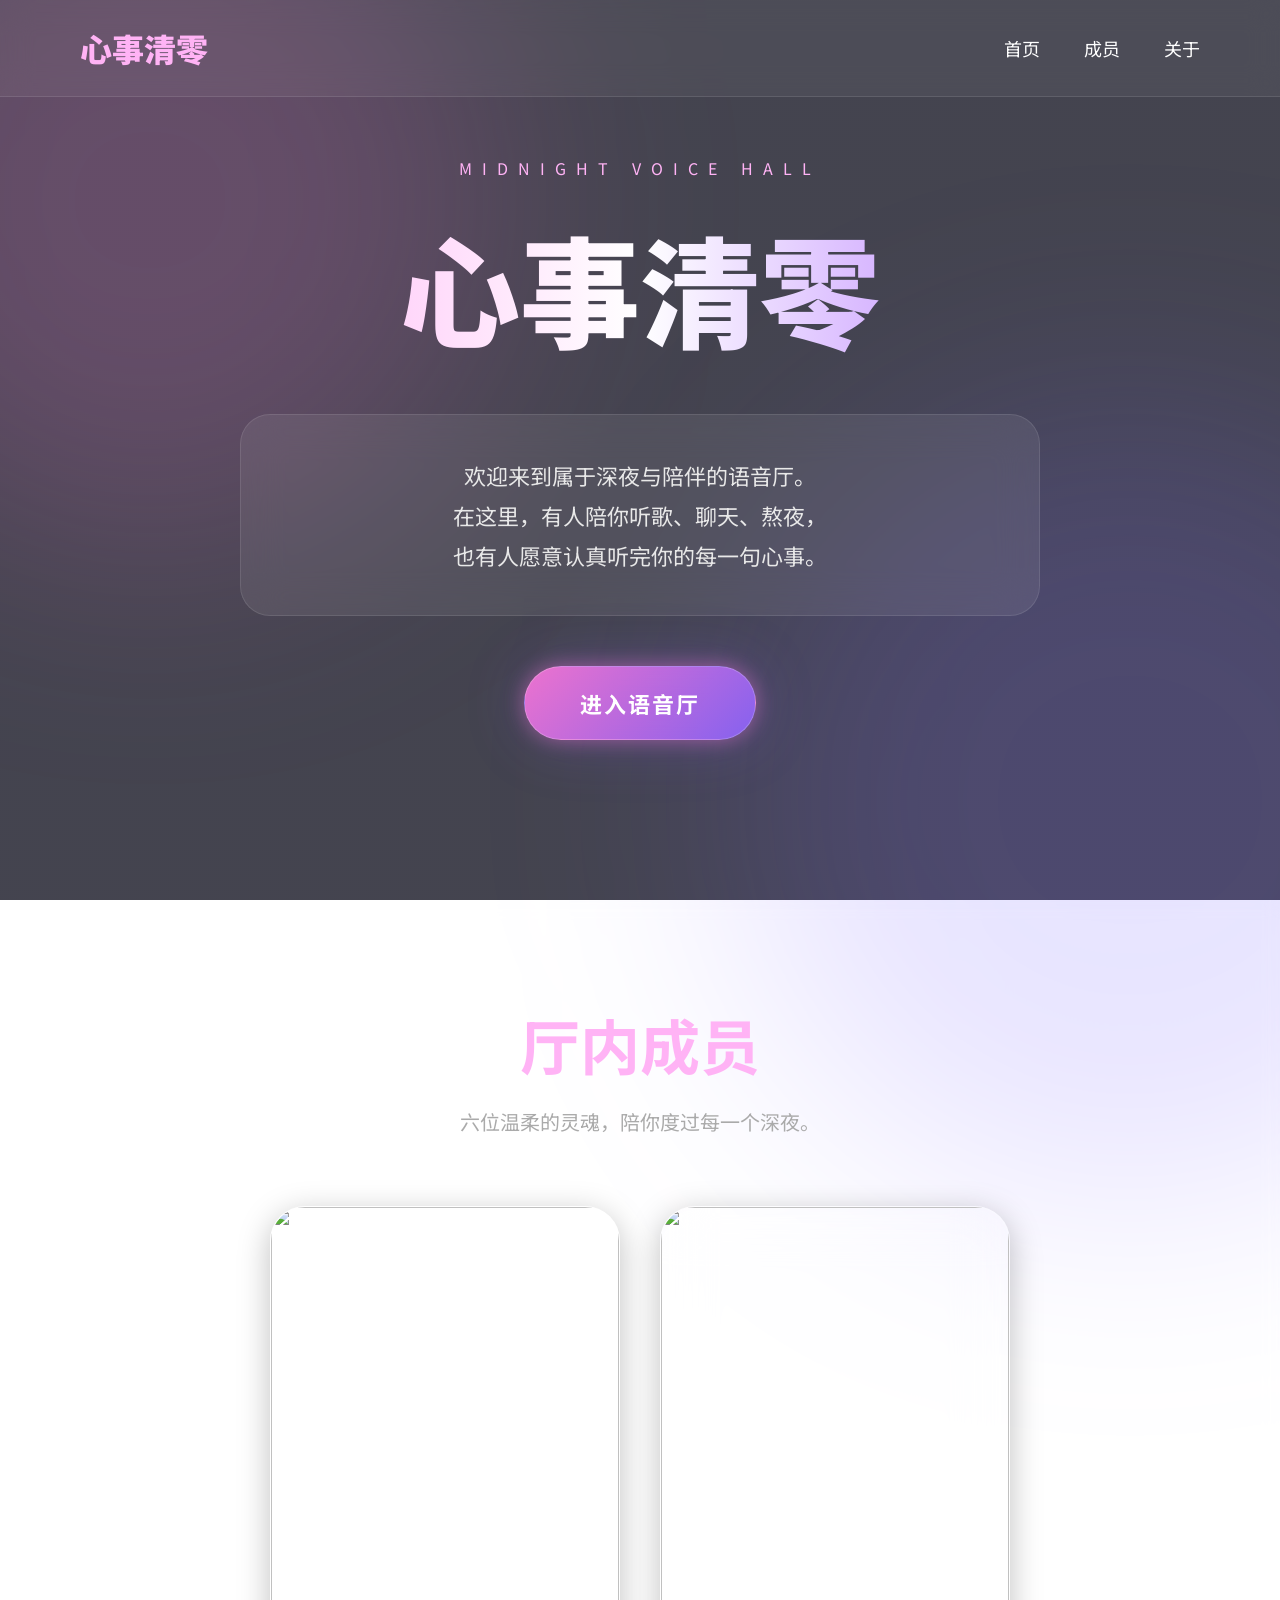
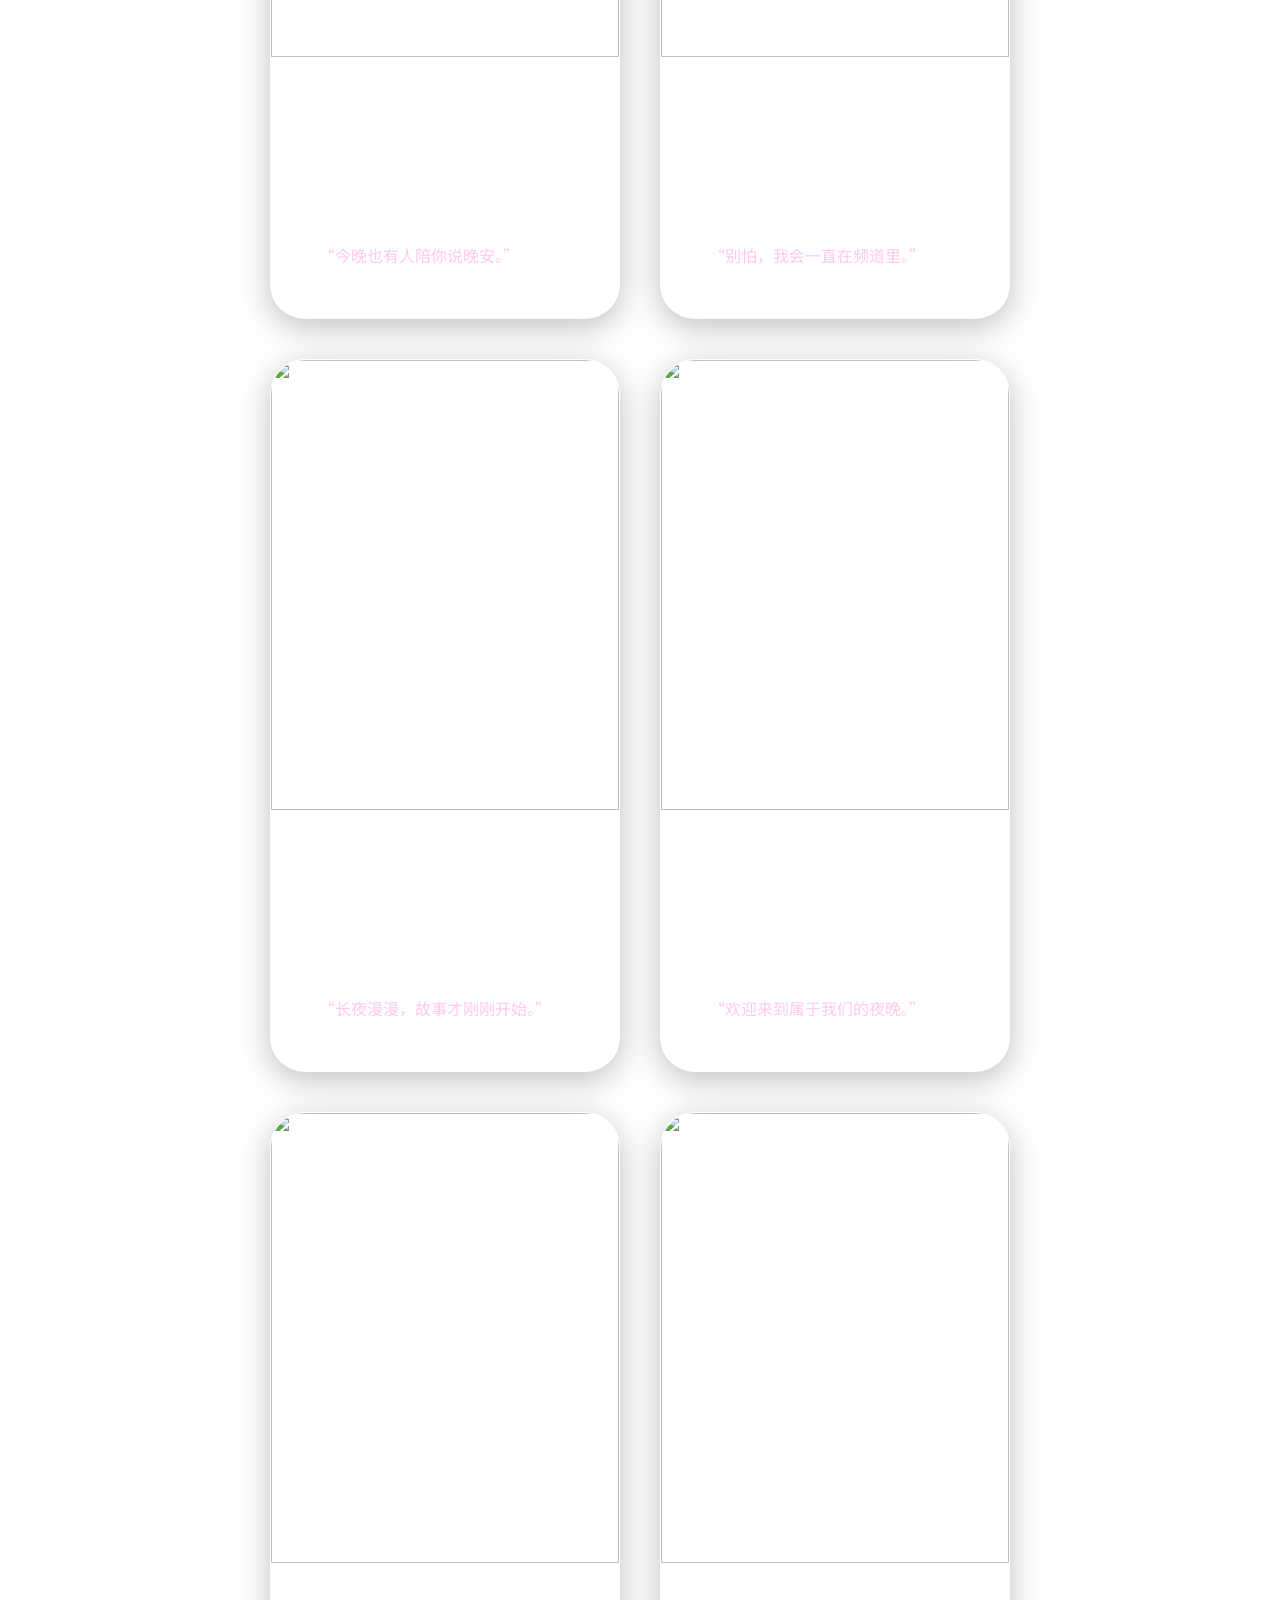
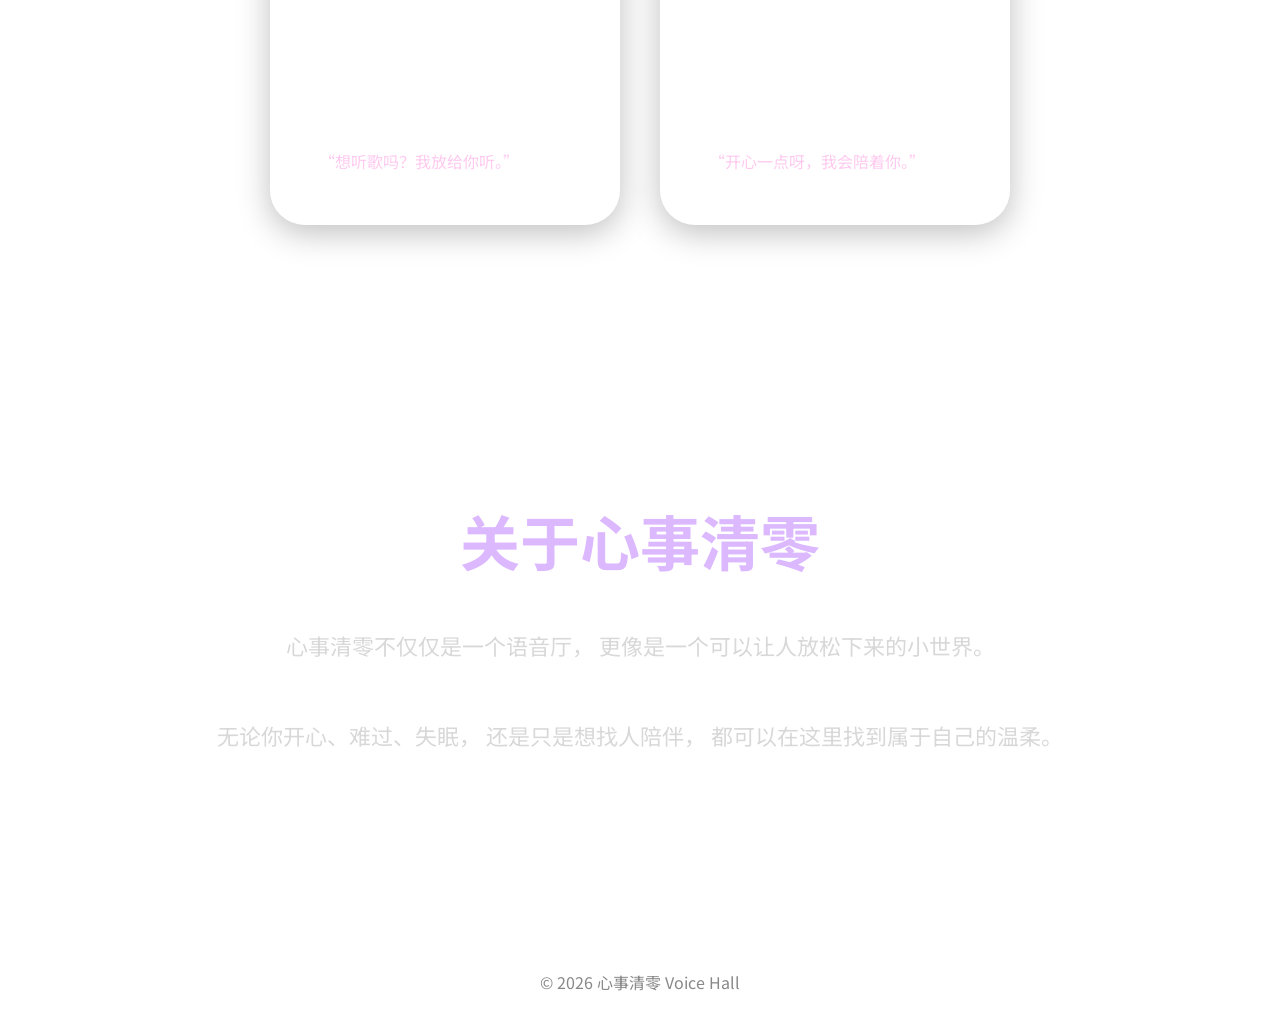
==== index.html @ e6de3205 "Add files via upload" ====
<!DOCTYPE html>
<html lang="zh">

<head>
    <meta charset="UTF-8">
    <meta name="viewport" content="width=device-width, initial-scale=1.0">
    <title>心事清零</title>

    <link rel="stylesheet" href="style.css">

    <!-- 字体 -->
    <link rel="preconnect" href="https://fonts.googleapis.com">
    <link href="https://fonts.googleapis.com/css2?family=Noto+Sans+SC:wght@300;400;600;700;900&display=swap"
        rel="stylesheet">
</head>

<body>

    <!-- 背景光 -->
    <div class="light light1"></div>
    <div class="light light2"></div>

    <!-- 导航栏 -->
    <header>
        <div class="logo">心事清零</div>

        <nav>
            <a href="#home">首页</a>
            <a href="#members">成员</a>
            <a href="#about">关于</a>
        </nav>
    </header>

    <!-- 首页 -->
    <section class="hero" id="home">

        <p class="small-title">MIDNIGHT VOICE HALL</p>

        <h1>心事清零</h1>

        <div class="hero-box">
            <p>
                欢迎来到属于深夜与陪伴的语音厅。<br>
                在这里，有人陪你听歌、聊天、熬夜，<br>
                也有人愿意认真听完你的每一句心事。
            </p>
        </div>

        <div class="buttons">
            <a href="https://live.douyin.com/76135102455"
                target="_blank"
                class="btn1">
                进入语音厅
            </a>
        </div>

    </section>

    <!-- 成员 -->
    <section class="members" id="members">

        <div class="title">
            <h2>厅内成员</h2>
            <p>六位温柔的灵魂，陪你度过每一个深夜。</p>
        </div>

        <div class="card-container">

            <!-- 卡片 -->
             <a href="song.html" class="card-link">

             <div class="card">

               <img src="images/1.jpg">

               <div class="card-text">

                    <h3>宋</h3>

                     <p>
                     安静温柔，喜欢陪伴大家聊天到深夜。
                    </p>

                   <div class="quote">
                   “今晚也有人陪你说晚安。”
                   </div>

                </div>
             </div>

             </a>

            <a href="yungui.html" class="card-link">
            <div class="card">
                <img src="images/2.jpg">

                <div class="card-text">

                    <h3>云归</h3>

                    <p>
                        成熟绅士风格，总是带着温柔与耐心。
                    </p>

                    <div class="quote">
                        “别怕，我会一直在频道里。”
                    </div>
                </div>
            </div>
            </a>

            <a href="haitai.html" class="card-link">
            <div class="card">
                <img src="images/3.jpg">

                <div class="card-text">

                    <h3>海苔</h3>

                    <p>
                        古风气质拉满，是厅里的神秘感担当。
                    </p>

                    <div class="quote">
                        “长夜漫漫，故事才刚刚开始。”
                    </div>
                </div>
            </div>
            </a>

            <a href="xiafeng.html" class="card-link">
            <div class="card">
                   <img src="images/4.jpg">

                     <div class="card-text">
                      <h3>夏风</h3>

                      <p>
                      舞台感十足，声音温柔又有氛围感。
                      </p>

                    <div class="quote">
                    “欢迎来到属于我们的夜晚。”
                    </div>
                    </div>
            </div>
            </a>

<a href="suian.html" class="card-link">
<div class="card">
    <img src="images/5.jpg">

    <div class="card-text">
        <h3>岁安</h3>

        <p>
            安静少年感，喜欢听歌和分享故事。
        </p>

        <div class="quote">
            “想听歌吗？我放给你听。”
        </div>
    </div>
</div>
</a>

<a href="nuoya.html" class="card-link">
<div class="card">
    <img src="images/6.jpg">

    <div class="card-text">
        <h3>诺亚</h3>

        <p>
            可爱活泼，是大家最宠的小团宠。
        </p>

        <div class="quote">
            “开心一点呀，我会陪着你。”
        </div>
    </div>
</div>
</a>

        </div>

    </section>

    <!-- 关于 -->
    <section class="about" id="about">

        <h2>关于心事清零</h2>

        <p>
            心事清零不仅仅是一个语音厅，
            更像是一个可以让人放松下来的小世界。<br><br>

            无论你开心、难过、失眠，
            还是只是想找人陪伴，
            都可以在这里找到属于自己的温柔。
        </p>

    </section>

    <!-- 页脚 -->
    <footer>
        © 2026 心事清零 Voice Hall
    </footer>

</body>

</html>
---- style.css ----
html {
    scroll-behavior: smooth;
}
* {
    margin: 0;
    padding: 0;
    box-sizing: border-box;
}

body {

    background-image:
        linear-gradient(rgba(5,5,20,0.75), rgba(5,5,20,0.75)),
        url("images/bg.png");

    background-size: cover;
    background-position: center;
    background-attachment: fixed;
    background-repeat: no-repeat;

    color: white;
    font-family: 'Noto Sans SC', sans-serif;
    overflow-x: hidden;
    position: relative;
}

/* 背景光 */

.light {
    position: fixed;
    border-radius: 50%;
    filter: blur(120px);
    z-index: -1;
}

.light1 {

    width: 700px;
    height: 700px;

    background: rgba(255, 120, 220, 0.18);

    top: -150px;
    left: -200px;
}

.light2 {

    width: 800px;
    height: 800px;

    background: rgba(120, 100, 255, 0.18);

    bottom: -300px;
    right: -250px;
}

/* 导航栏 */

header {
    width: 100%;
    padding: 25px 80px;

    display: flex;
    justify-content: space-between;
    align-items: center;

    backdrop-filter: blur(15px);
    background: rgba(255,255,255,0.05);

    border-bottom: 1px solid rgba(255,255,255,0.1);

    position: fixed;
    top: 0;
    z-index: 1000;
}

.logo {
    font-size: 32px;
    font-weight: 900;
    color: #ffb3f5;
}

nav a {
    color: white;
    text-decoration: none;
    margin-left: 40px;
    font-size: 18px;
    transition: 0.3s;
}

nav a:hover {
    color: #ff8be7;
}

/* 首页 */

.hero {
    min-height: 100vh;

    display: flex;
    flex-direction: column;
    justify-content: center;
    align-items: center;

    text-align: center;
    padding: 120px 20px;
}

.small-title {
    letter-spacing: 10px;
    color: #ffb3f5;
    margin-bottom: 20px;
}

.hero h1 {
    font-size: 120px;
    font-weight: 900;

    background: linear-gradient(to right, #ffd6fa, #ffffff, #d7b6ff);
    -webkit-background-clip: text;
    -webkit-text-fill-color: transparent;

    margin-bottom: 40px;
}

.hero-box {
    width: 800px;
    max-width: 90%;

    padding: 40px;

    background: rgba(255,255,255,0.08);

    border: 1px solid rgba(255,255,255,0.1);

    border-radius: 30px;

    backdrop-filter: blur(20px);

    line-height: 40px;
    font-size: 22px;
    color: #e8e8e8;
}

.buttons {
    margin-top: 50px;
}

button {
    padding: 18px 40px;
    border: none;
    border-radius: 50px;

    font-size: 18px;
    cursor: pointer;
    transition: 0.3s;
}

.btn1 {

    display: inline-block;

    padding: 20px 55px;

    border-radius: 60px;

    text-decoration: none;

    font-size: 22px;

    font-weight: 700;

    letter-spacing: 2px;

    color: white;

    background:
        linear-gradient(
            135deg,
            rgba(255,120,220,0.9),
            rgba(140,100,255,0.9)
        );

    border: 1px solid rgba(255,255,255,0.2);

    backdrop-filter: blur(15px);

    box-shadow:
        0 0 20px rgba(255,120,220,0.45),
        0 0 60px rgba(140,100,255,0.25);

    transition: all 0.4s ease;

    position: relative;

    overflow: hidden;
}

.btn1::before {

    content: "";

    position: absolute;

    top: 0;
    left: -120%;

    width: 100%;
    height: 100%;

    background:
        linear-gradient(
            120deg,
            transparent,
            rgba(255,255,255,0.4),
            transparent
        );

    transition: 0.6s;
}

.btn1:hover {

    transform:
        translateY(-5px)
        scale(1.05);

    box-shadow:
        0 0 30px rgba(255,120,220,0.7),
        0 0 80px rgba(140,100,255,0.45);
}

.btn1:hover::before {
    left: 120%;
}


/* 成员 */

.members::before {

    content: "";

    position: absolute;

    inset: 0;

    background: rgba(255,255,255,0.04);

    backdrop-filter: blur(8px);

    z-index: -1;
}

.members {
    padding: 100px 80px;
    position: relative;
    z-index: 2;

}

.title {
    text-align: center;
    margin-bottom: 70px;
}

.title h2 {
    font-size: 60px;
    color: #ffb3f5;
}

.title p {
    color: #aaa;
    margin-top: 20px;
    font-size: 20px;
}

.card-container {
    display: flex;
    gap: 40px;
    justify-content: center;
    flex-wrap: wrap;
}

.card {

    width: 350px;

    background: rgba(255,255,255,0.08);

    border-radius: 35px;

    overflow: hidden;

    border: 1px solid rgba(255,255,255,0.18);

    backdrop-filter: blur(25px);

    -webkit-backdrop-filter: blur(25px);

    box-shadow:
        0 8px 32px rgba(0,0,0,0.25),
        inset 0 0 1px rgba(255,255,255,0.3);

    transition: 0.5s;
}

.card:hover {

    transform:
        translateY(-15px)
        scale(1.02);

    border-color: rgba(255,255,255,0.4);

    box-shadow:
        0 20px 50px rgba(255,150,255,0.25);
}

.card img {
    width: 100%;
    height: 450px;
    object-fit: cover;

    transition: 0.5s;
}

.card:hover img {
    transform: scale(1.05);
}

.card-text {
    padding: 30px;
}

.card-text h3 {
    font-size: 40px;
    margin-bottom: 15px;
}

.card-text p {

    color: rgba(255,255,255,0.72);

    line-height: 32px;

    margin-bottom: 25px;
}

.quote {
    padding: 18px;

    border-radius: 20px;

    background: rgba(255,255,255,0.06);

    color: #ffcaef;

    line-height: 30px;
}

/* 关于 */

.about {
    margin: 100px 80px;

    padding: 70px;

    border-radius: 40px;

    text-align: center;

    background: rgba(255,255,255,0.08);

    border: 1px solid rgba(255,255,255,0.1);

    backdrop-filter: blur(20px);
}

.about h2 {
    font-size: 60px;
    margin-bottom: 40px;
    color: #dcb8ff;
}

.about p {
    font-size: 22px;
    color: #d8d8d8;
    line-height: 45px;
}

/* 页脚 */

footer {
    padding: 40px;
    text-align: center;
    color: #888;
    border-top: 1px solid rgba(255,255,255,0.1);
}

.card-link{
    text-decoration: none;
    color: white;
}

/* 成员详情页 */

.detail-page{

    min-height: 100vh;

    display: flex;
    justify-content: center;
    align-items: center;

    padding: 150px 80px;
}

.detail-card{

    width: 1400px;
    max-width: 100%;

    display: flex;
    gap: 60px;

    background: rgba(255,255,255,0.08);

    border: 1px solid rgba(255,255,255,0.15);

    border-radius: 40px;

    padding: 50px;

    backdrop-filter: blur(25px);

    box-shadow:
        0 10px 40px rgba(0,0,0,0.3);
}

.detail-img{

    width: 450px;
    height: 700px;

    object-fit: cover;

    border-radius: 30px;
}

.detail-text{
    flex: 1;
}

.detail-text h1{

    font-size: 80px;

    color: #ffd6fa;

    margin-bottom: 20px;
}

.detail-quote{

    font-size: 24px;

    color: #ffb3f5;

    margin-bottom: 40px;
}

.detail-intro{

    line-height: 42px;

    color: rgba(255,255,255,0.8);

    font-size: 20px;
}

.audio-box{

    margin-top: 50px;

    padding: 30px;

    border-radius: 25px;

    background: rgba(255,255,255,0.05);
}

.audio-box h3{

    margin-bottom: 20px;

    font-size: 28px;
}

audio{
    width: 100%;
}

/* 成员详情页 */

.detail-page{

    min-height: 100vh;

    display: flex;
    justify-content: center;
    align-items: center;

    padding: 150px 80px;
}

.detail-card{

    width: 1400px;
    max-width: 100%;

    display: flex;
    gap: 60px;

    background: rgba(255,255,255,0.08);

    border: 1px solid rgba(255,255,255,0.15);

    border-radius: 40px;

    padding: 50px;

    backdrop-filter: blur(25px);

    box-shadow:
        0 10px 40px rgba(0,0,0,0.3);
}

.detail-img{

    width: 450px;
    height: 700px;

    object-fit: cover;

    border-radius: 30px;
}

.detail-text{
    flex: 1;
}

.detail-text h1{

    font-size: 80px;

    color: #ffd6fa;

    margin-bottom: 20px;
}

.detail-quote{

    font-size: 24px;

    color: #ffb3f5;

    margin-bottom: 40px;
}

.detail-intro{

    line-height: 42px;

    color: rgba(255,255,255,0.8);

    font-size: 20px;
}

.audio-box{

    margin-top: 50px;

    padding: 30px;

    border-radius: 25px;

    background: rgba(255,255,255,0.05);
}

.audio-box h3{

    margin-bottom: 20px;

    font-size: 28px;
}

audio{
    width: 100%;
}
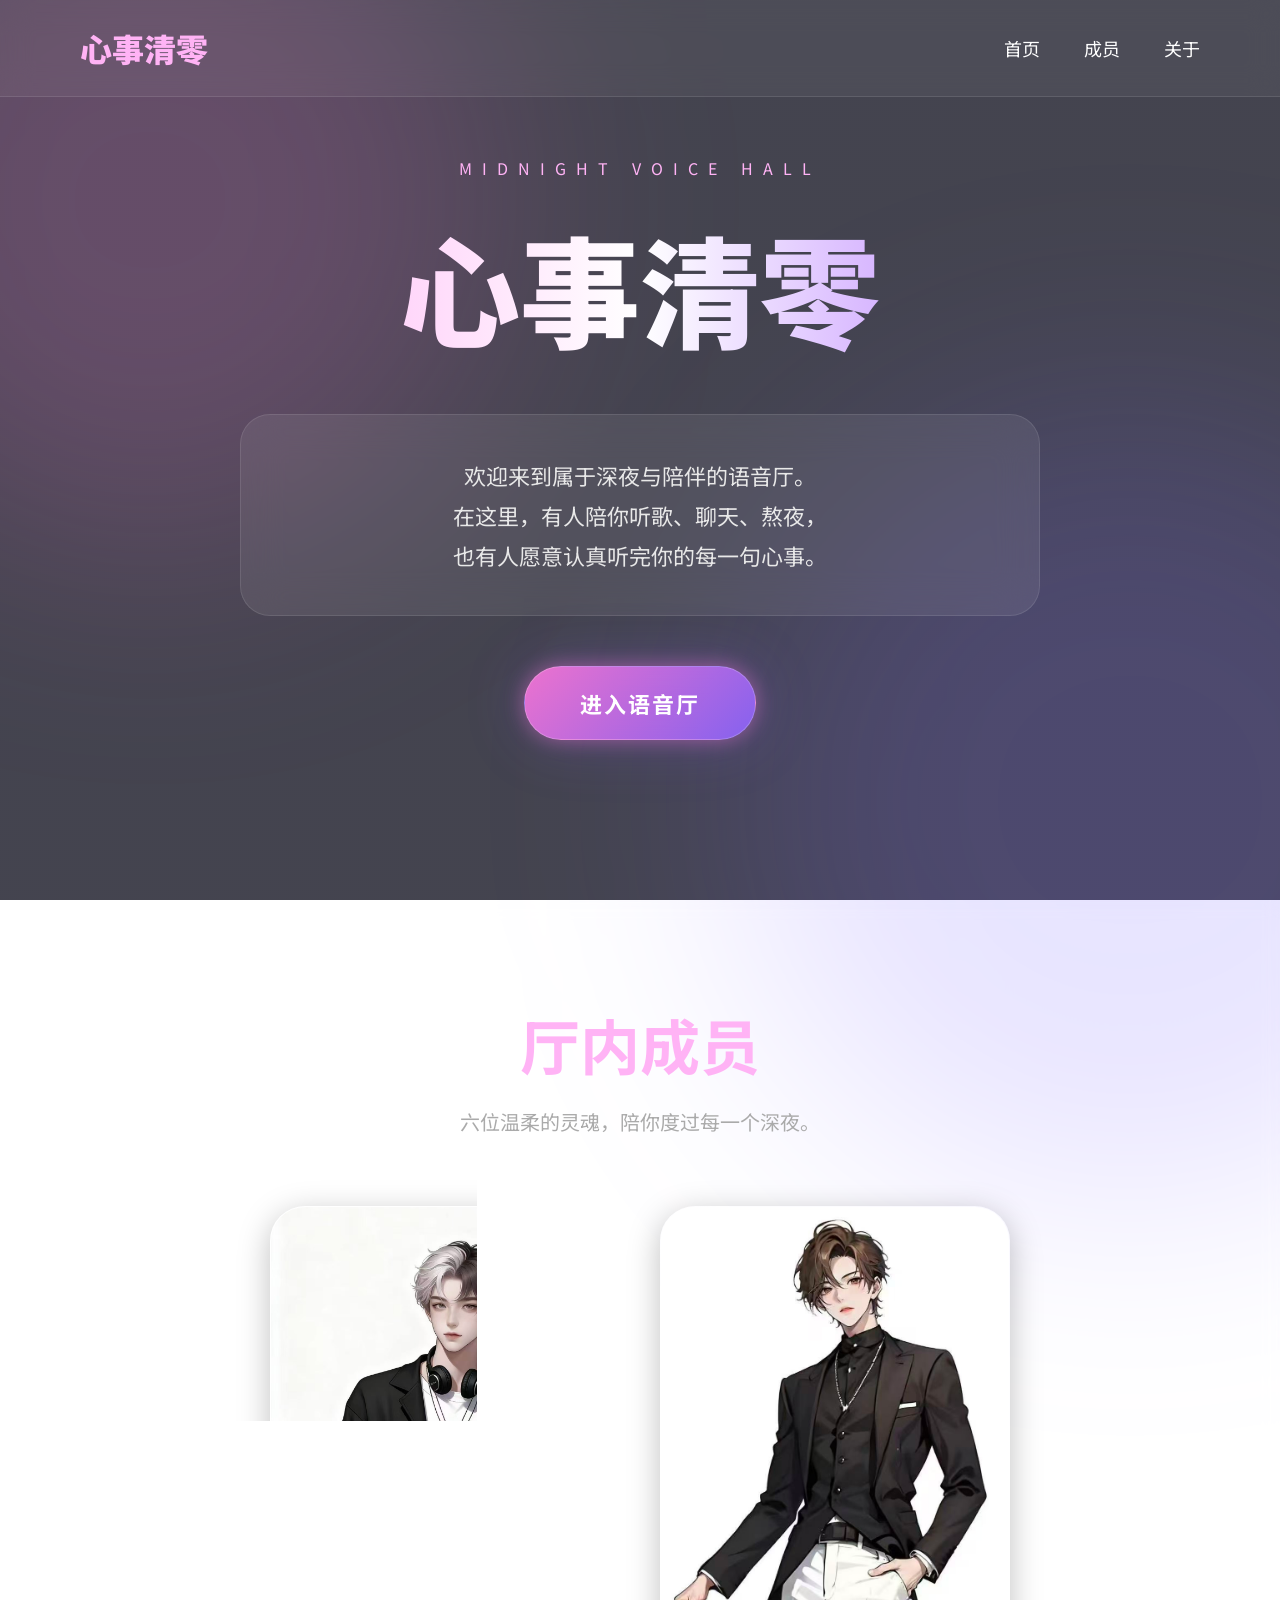
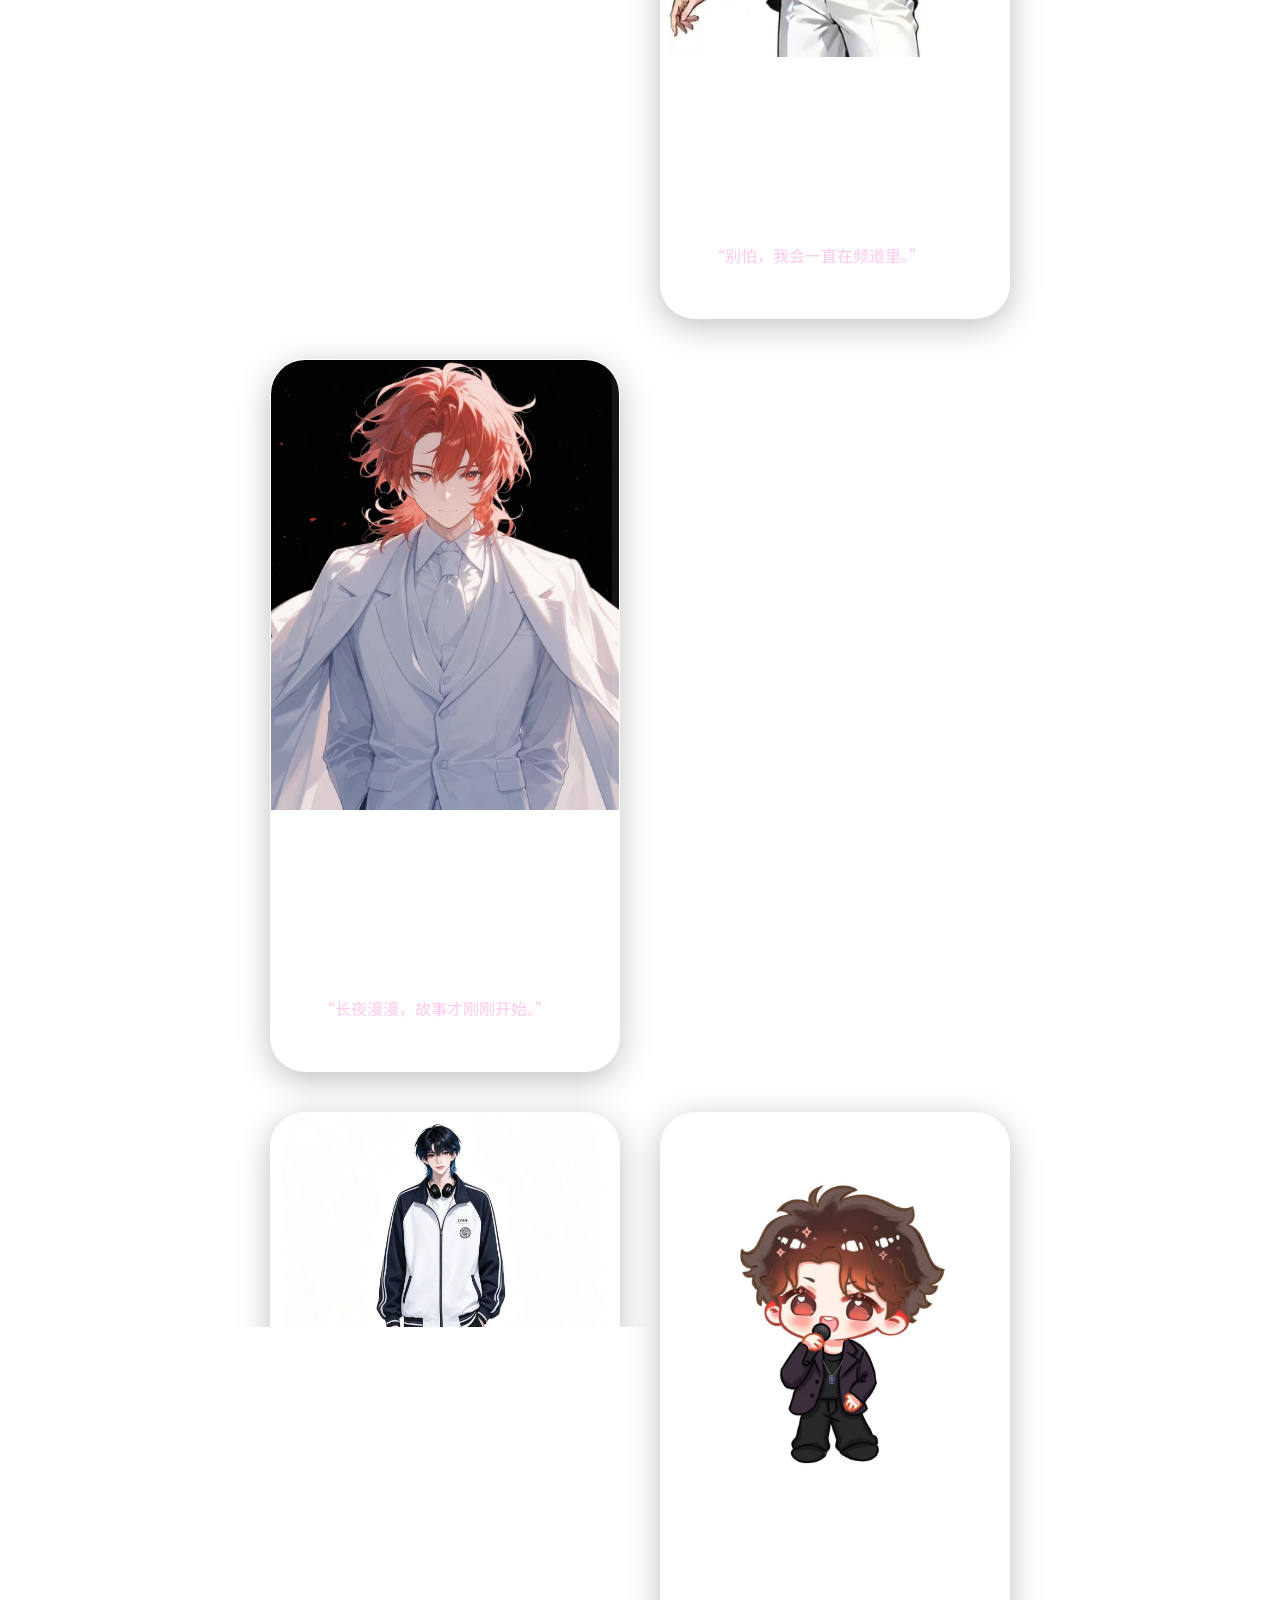
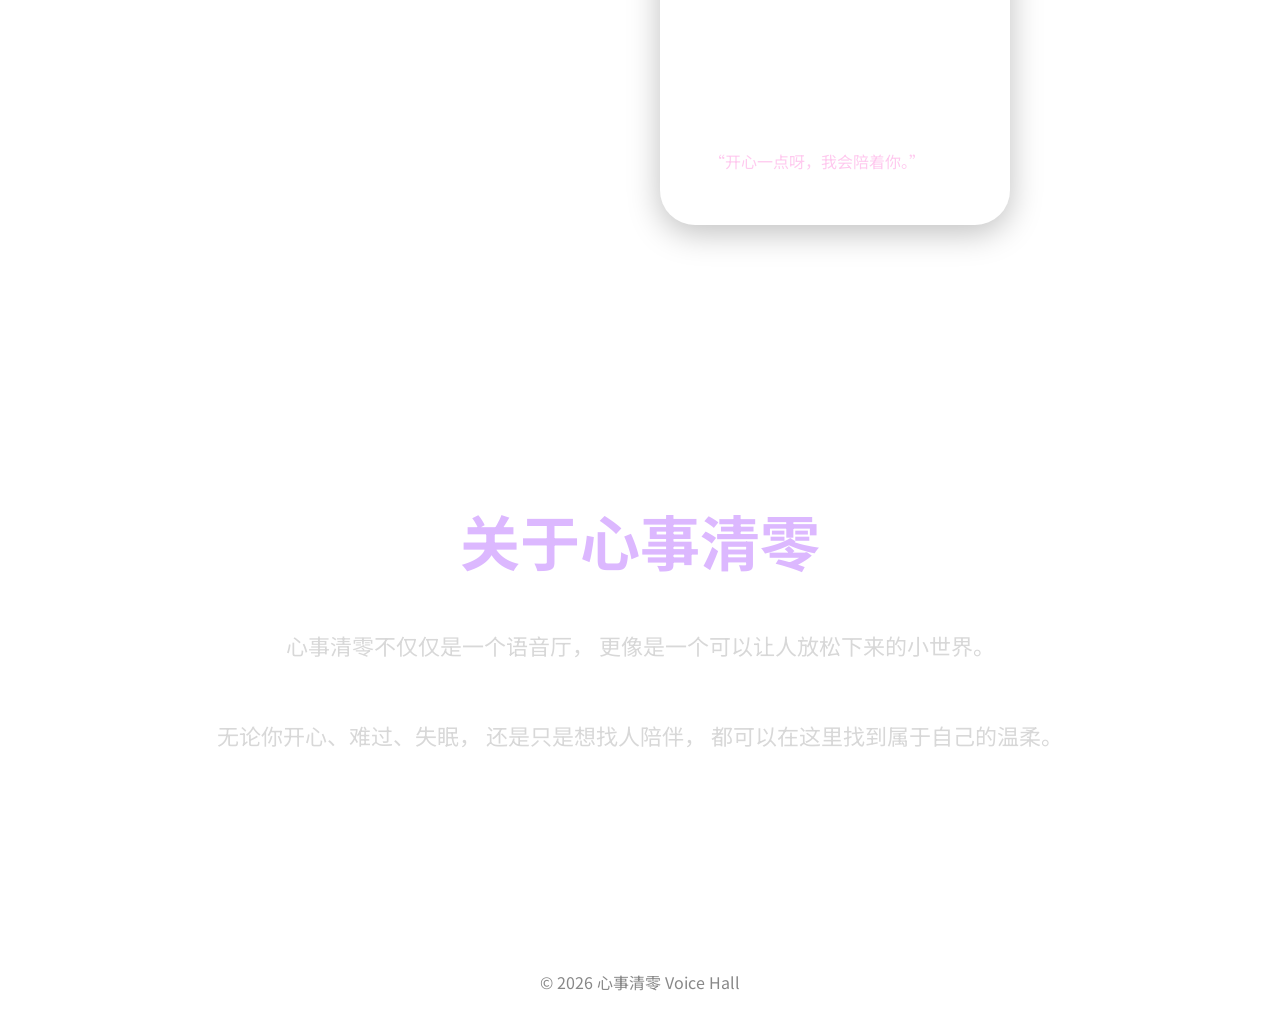
==== commit f3b0817b: "Add files via upload" ====
--- a/index.html
+++ b/index.html
@@ -71,7 +71,7 @@
 
              <div class="card">
 
-               <img src="images/1.jpg">
+               <img src="1.jpg">
 
                <div class="card-text">
 
@@ -92,7 +92,7 @@
 
             <a href="yungui.html" class="card-link">
             <div class="card">
-                <img src="images/2.jpg">
+                <img src="2.jpg">
 
                 <div class="card-text">
 
@@ -111,7 +111,7 @@
 
             <a href="haitai.html" class="card-link">
             <div class="card">
-                <img src="images/3.jpg">
+                <img src="3.jpg">
 
                 <div class="card-text">
 
@@ -130,7 +130,7 @@
 
             <a href="xiafeng.html" class="card-link">
             <div class="card">
-                   <img src="images/4.jpg">
+                   <img src="4.jpg">
 
                      <div class="card-text">
                       <h3>夏风</h3>
@@ -148,7 +148,7 @@
 
 <a href="suian.html" class="card-link">
 <div class="card">
-    <img src="images/5.jpg">
+    <img src="5.jpg">
 
     <div class="card-text">
         <h3>岁安</h3>
@@ -166,7 +166,7 @@
 
 <a href="nuoya.html" class="card-link">
 <div class="card">
-    <img src="images/6.jpg">
+    <img src="6.jpg">
 
     <div class="card-text">
         <h3>诺亚</h3>
--- a/style.css
+++ b/style.css
@@ -11,7 +11,7 @@
 
     background-image:
         linear-gradient(rgba(5,5,20,0.75), rgba(5,5,20,0.75)),
-        url("images/bg.png");
+        url("bg.png");
 
     background-size: cover;
     background-position: center;
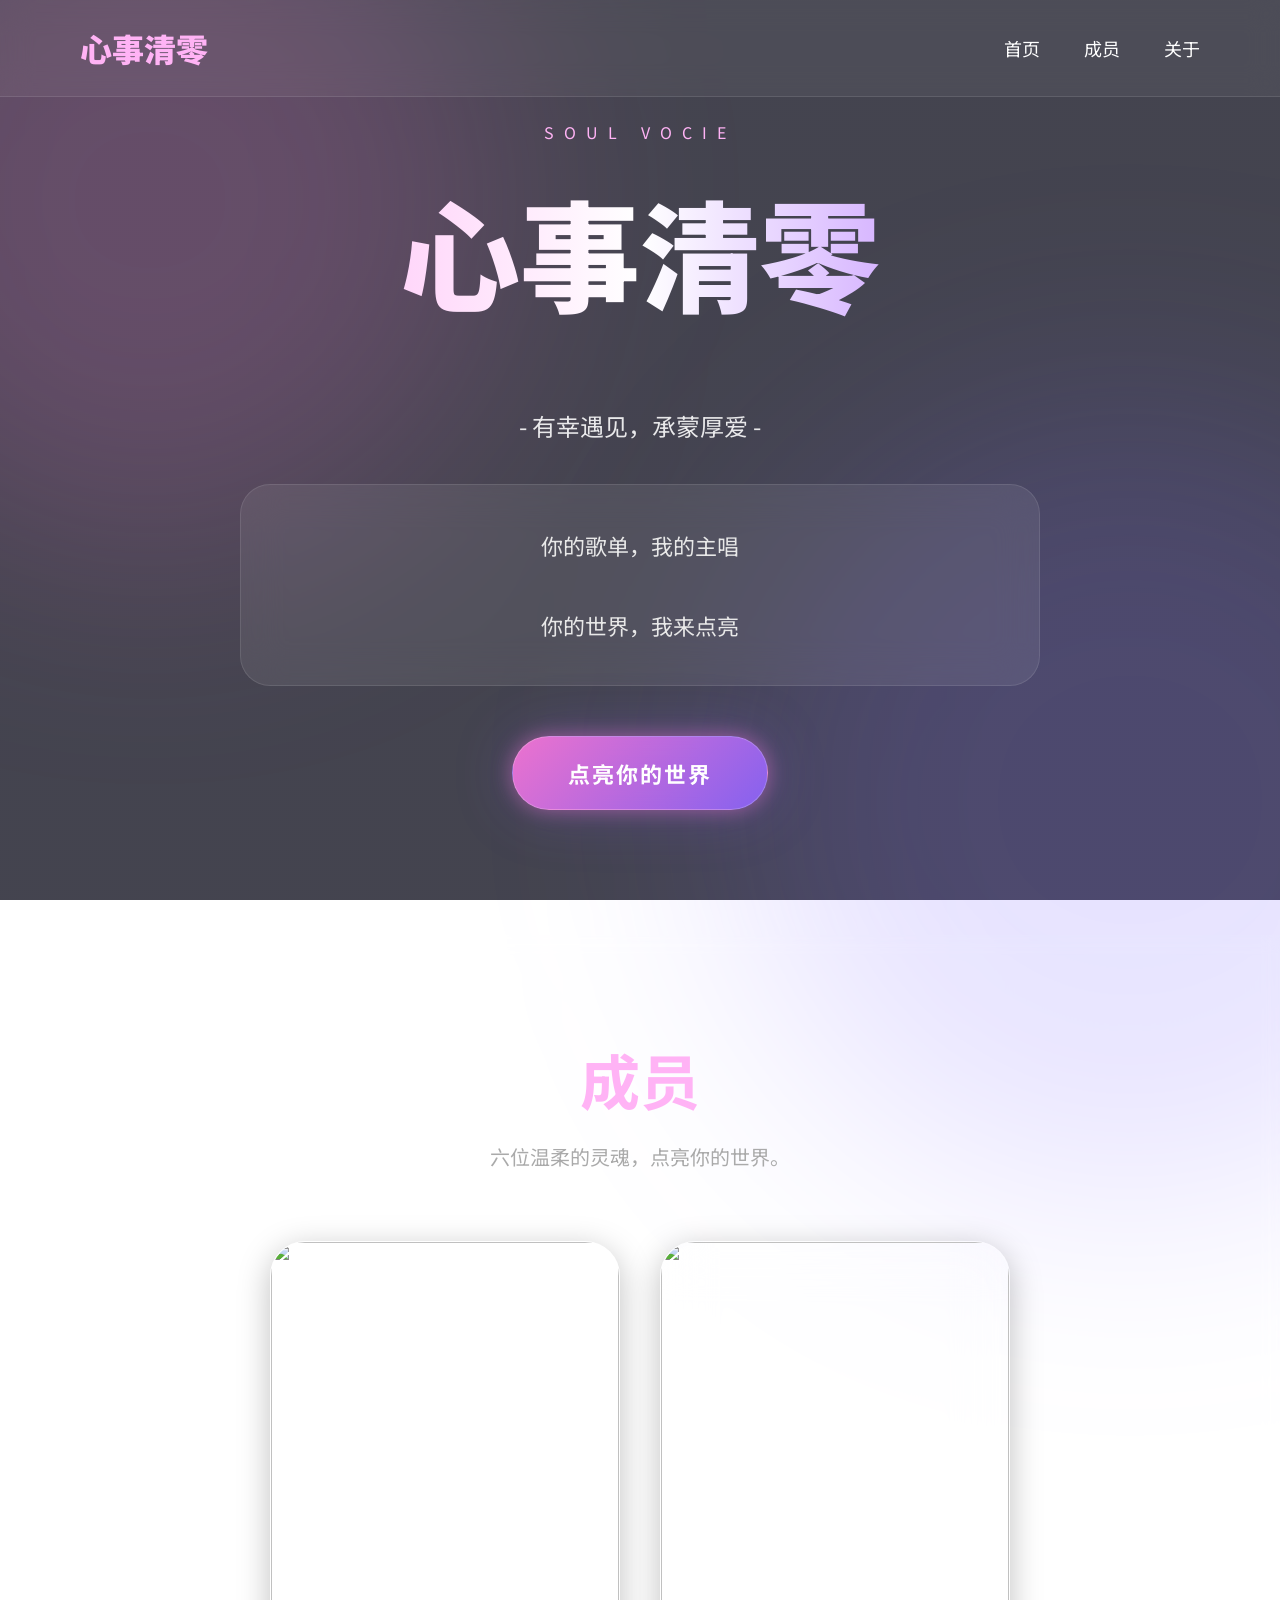
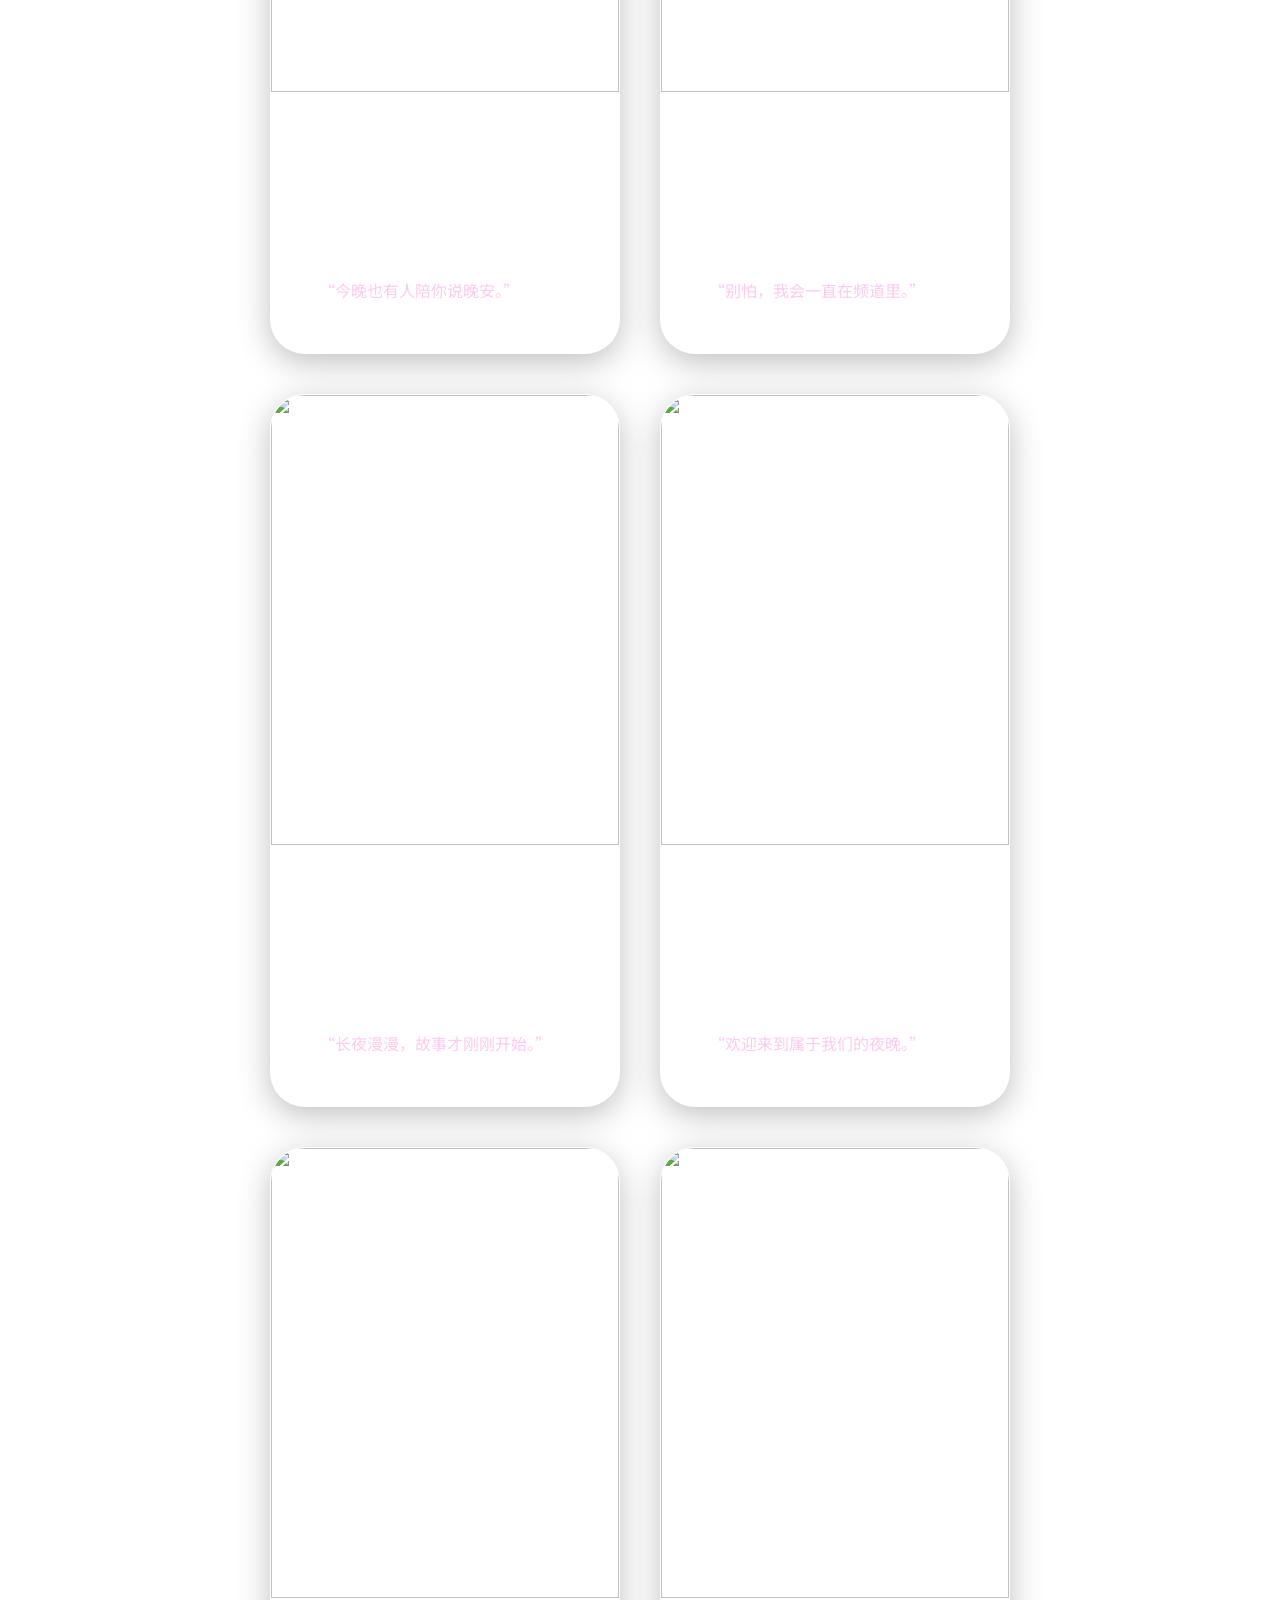
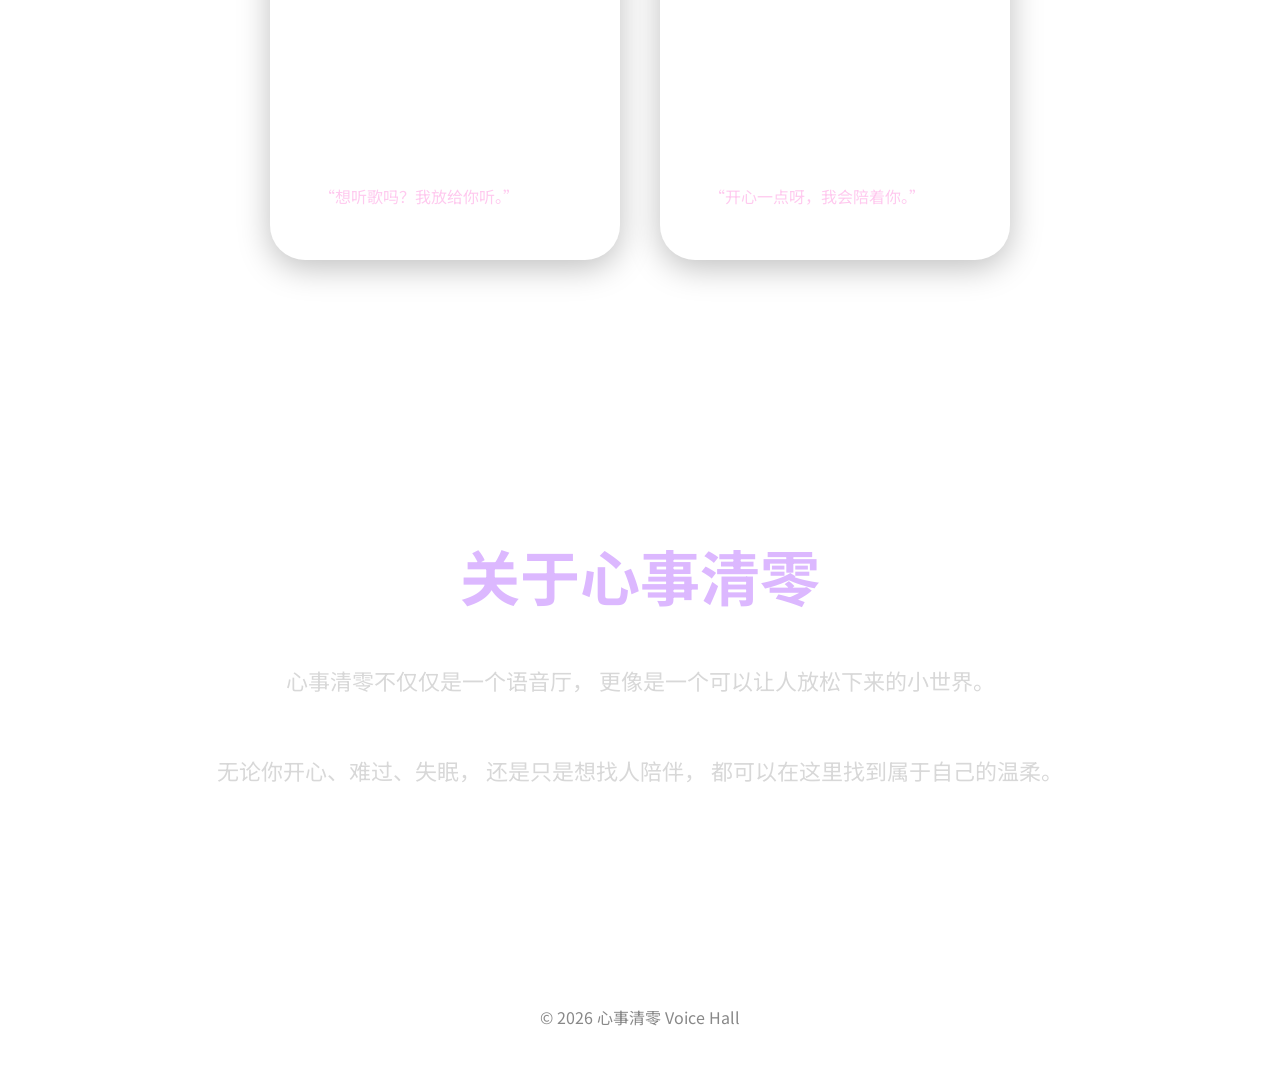
==== commit 3f58c0d3: "Add files via upload" ====
--- a/index.html
+++ b/index.html
@@ -5,6 +5,7 @@
     <meta charset="UTF-8">
     <meta name="viewport" content="width=device-width, initial-scale=1.0">
     <title>心事清零</title>
+    <link rel="icon" href="favicon.ico">
 
     <link rel="stylesheet" href="style.css">
 
@@ -34,15 +35,17 @@
     <!-- 首页 -->
     <section class="hero" id="home">
 
-        <p class="small-title">MIDNIGHT VOICE HALL</p>
+        <p class="small-title">SOUL VOCIE</p>
 
         <h1>心事清零</h1>
+        <p style="color: rgba(255,255,255,0.88); font-size: 24px; line-height: 1.5; margin: 30px auto 40px; max-width: 720px; text-align: center;">- 有幸遇见，承蒙厚爱 -</p>
 
         <div class="hero-box">
             <p>
-                欢迎来到属于深夜与陪伴的语音厅。<br>
-                在这里，有人陪你听歌、聊天、熬夜，<br>
-                也有人愿意认真听完你的每一句心事。
+                你的歌单，我的主唱<br>
+                <br>
+                你的世界，我来点亮<br>
+                
             </p>
         </div>
 
@@ -50,7 +53,7 @@
             <a href="https://live.douyin.com/76135102455"
                 target="_blank"
                 class="btn1">
-                进入语音厅
+                点亮你的世界
             </a>
         </div>
 
@@ -60,8 +63,8 @@
     <section class="members" id="members">
 
         <div class="title">
-            <h2>厅内成员</h2>
-            <p>六位温柔的灵魂，陪你度过每一个深夜。</p>
+            <h2>成员</h2>
+            <p>六位温柔的灵魂，点亮你的世界。</p>
         </div>
 
         <div class="card-container">
@@ -71,7 +74,7 @@
 
              <div class="card">
 
-               <img src="1.jpg">
+               <img src="./images/1.jpg">
 
                <div class="card-text">
 
@@ -92,7 +95,7 @@
 
             <a href="yungui.html" class="card-link">
             <div class="card">
-                <img src="2.jpg">
+                <img src="./images/2.jpg">
 
                 <div class="card-text">
 
@@ -111,7 +114,7 @@
 
             <a href="haitai.html" class="card-link">
             <div class="card">
-                <img src="3.jpg">
+                <img src="./images/3.jpg">
 
                 <div class="card-text">
 
@@ -130,7 +133,7 @@
 
             <a href="xiafeng.html" class="card-link">
             <div class="card">
-                   <img src="4.jpg">
+                   <img src="./images/4.jpg">
 
                      <div class="card-text">
                       <h3>夏风</h3>
@@ -148,7 +151,7 @@
 
 <a href="suian.html" class="card-link">
 <div class="card">
-    <img src="5.jpg">
+    <img src="./images/5.jpg">
 
     <div class="card-text">
         <h3>岁安</h3>
@@ -166,7 +169,7 @@
 
 <a href="nuoya.html" class="card-link">
 <div class="card">
-    <img src="6.jpg">
+    <img src="./images/6.jpg">
 
     <div class="card-text">
         <h3>诺亚</h3>
--- a/style.css
+++ b/style.css
@@ -11,7 +11,7 @@
 
     background-image:
         linear-gradient(rgba(5,5,20,0.75), rgba(5,5,20,0.75)),
-        url("bg.png");
+        url("./images/bg.png");
 
     background-size: cover;
     background-position: center;
@@ -600,3 +600,24 @@
     width: 100%;
 }
 
+.detail-card,
+.detail-text {
+    opacity: 0;
+    transform: translateX(-80px);
+    animation: slide-in-left 0.8s ease-out forwards;
+}
+
+.detail-text {
+    animation-delay: 0.15s;
+}
+
+@keyframes slide-in-left {
+    from {
+        opacity: 0;
+        transform: translateX(-80px);
+    }
+    to {
+        opacity: 1;
+        transform: translateX(0);
+    }
+}
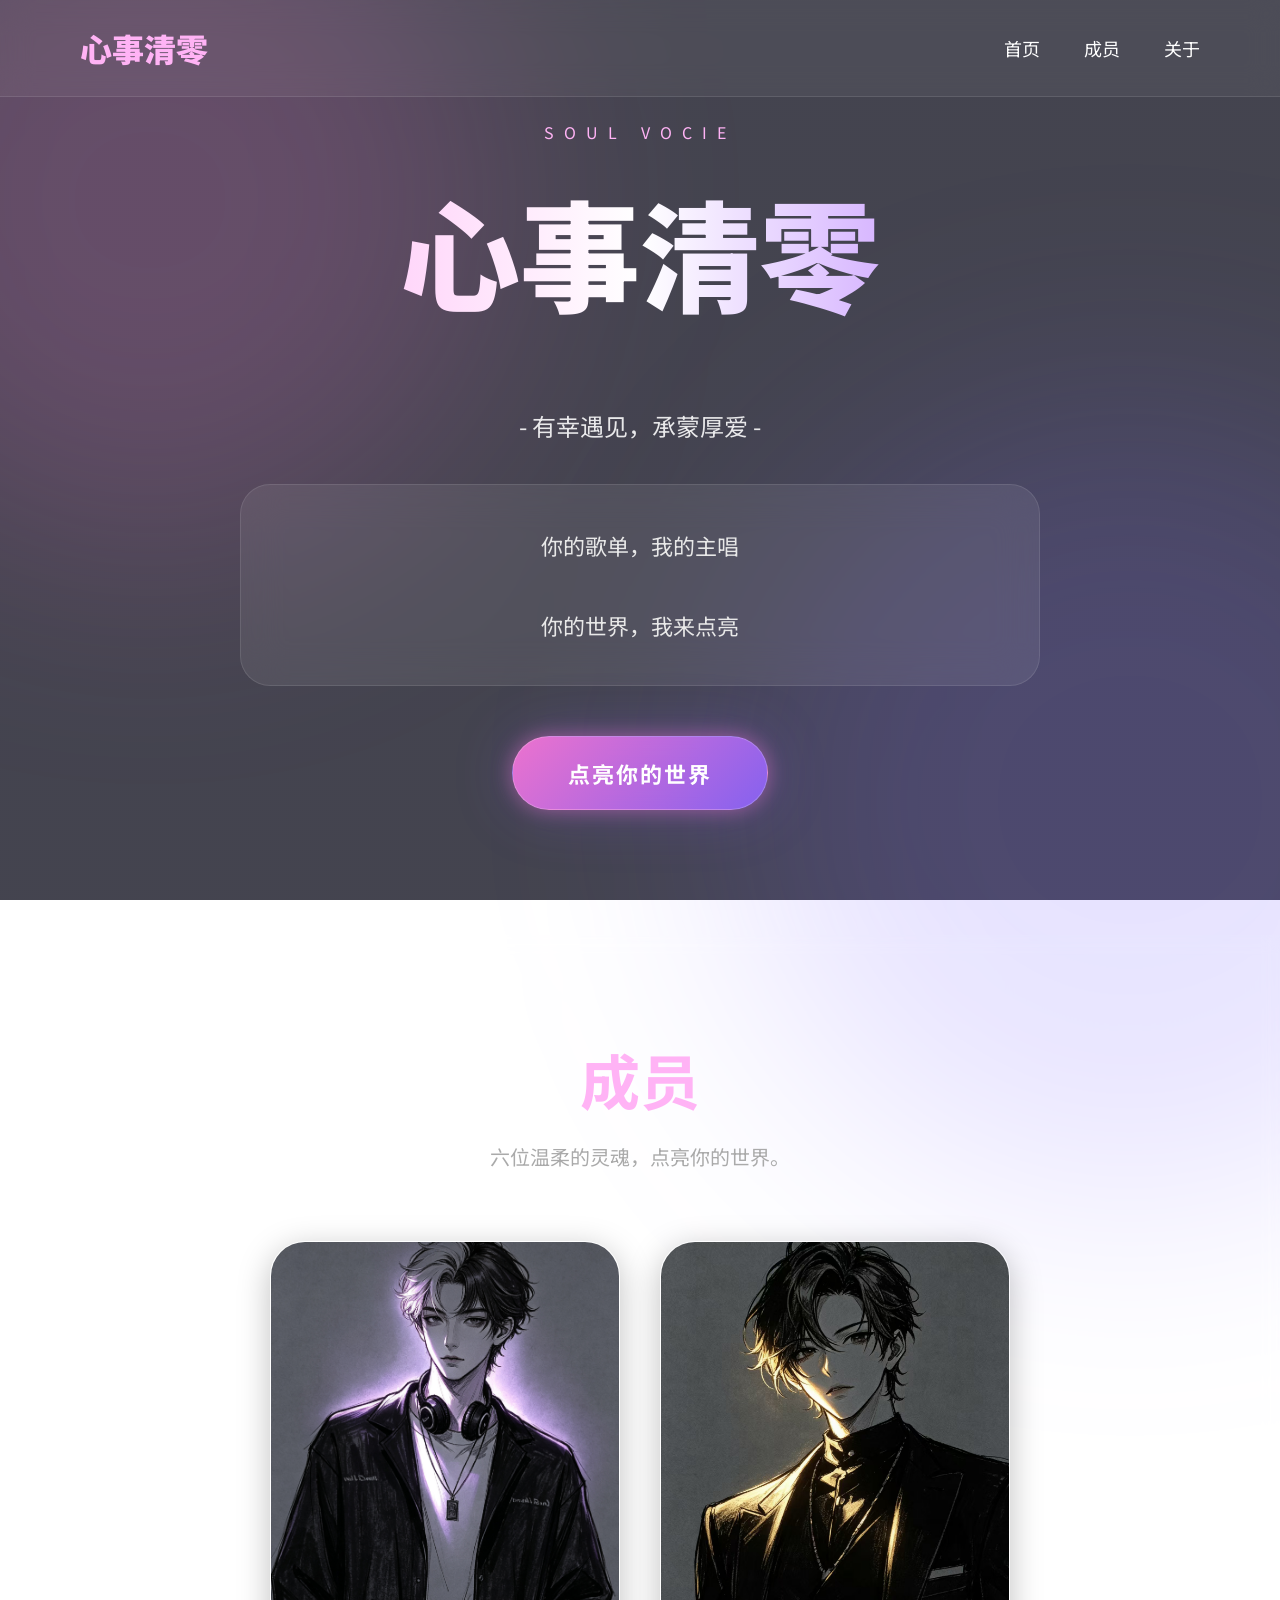
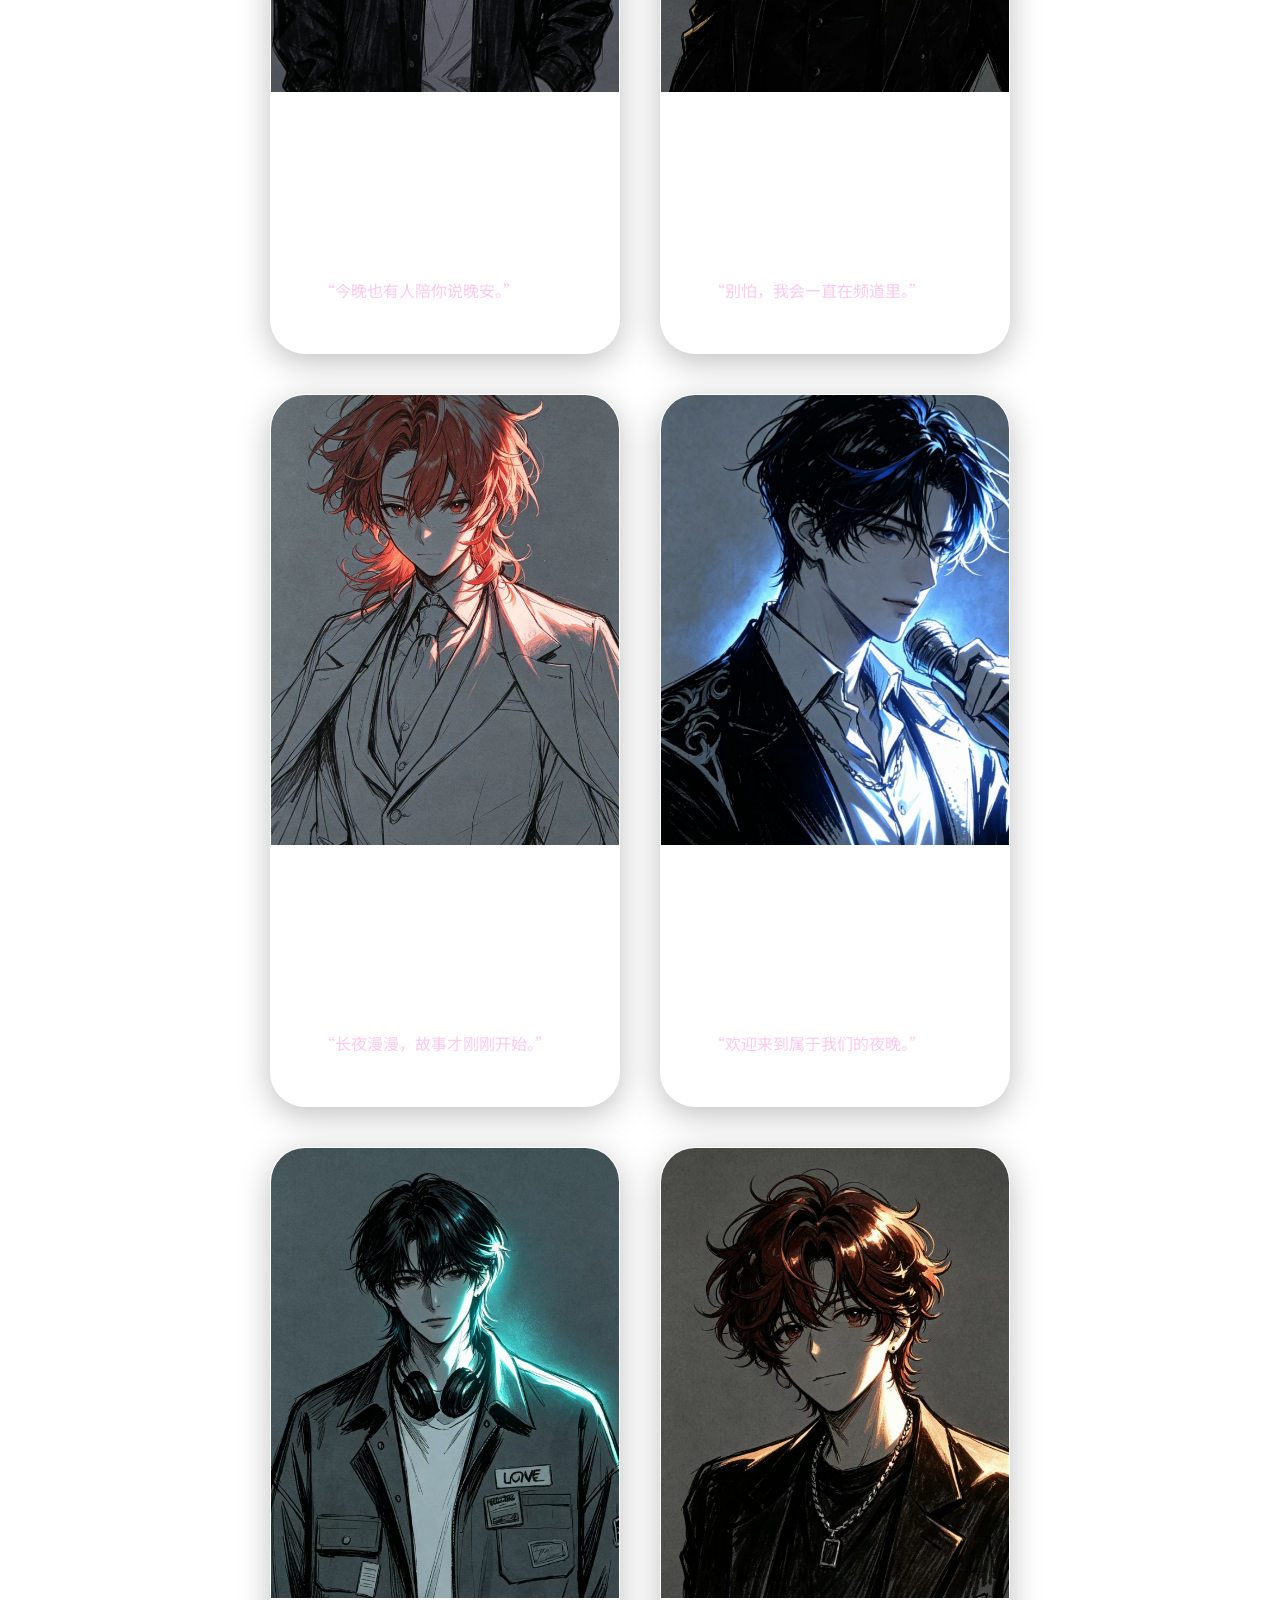
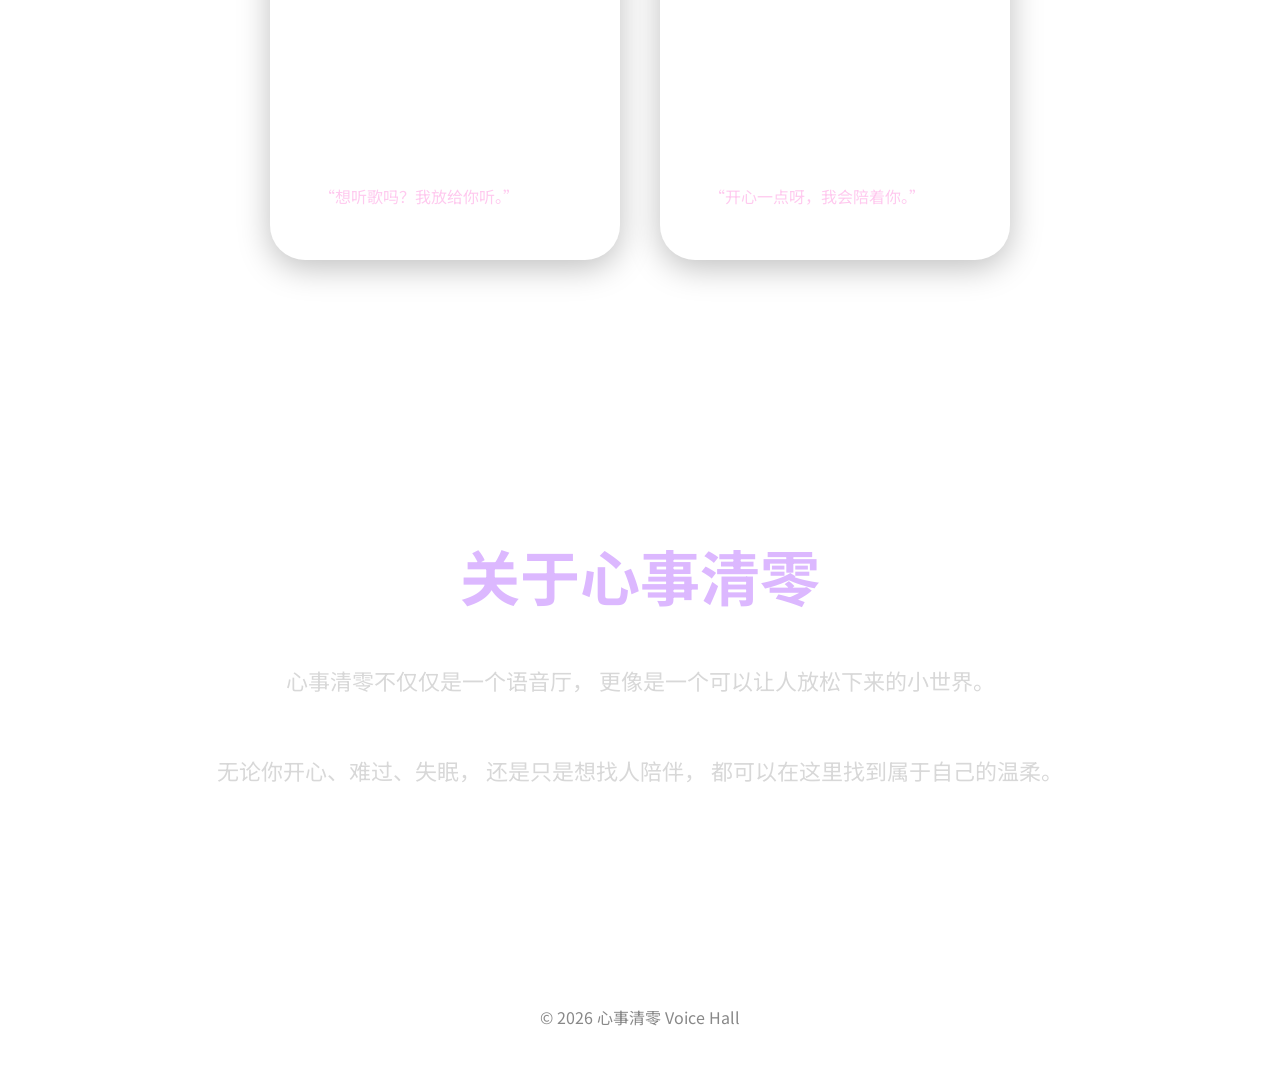
==== commit b18d64ec: "Add files via upload" ====
--- a/index.html
+++ b/index.html
@@ -74,7 +74,7 @@
 
              <div class="card">
 
-               <img src="./images/1.jpg">
+               <img src="1.jpg">
 
                <div class="card-text">
 
@@ -95,7 +95,7 @@
 
             <a href="yungui.html" class="card-link">
             <div class="card">
-                <img src="./images/2.jpg">
+                <img src="2.jpg">
 
                 <div class="card-text">
 
@@ -114,7 +114,7 @@
 
             <a href="haitai.html" class="card-link">
             <div class="card">
-                <img src="./images/3.jpg">
+                <img src="3.jpg">
 
                 <div class="card-text">
 
@@ -133,7 +133,7 @@
 
             <a href="xiafeng.html" class="card-link">
             <div class="card">
-                   <img src="./images/4.jpg">
+                   <img src="4.jpg">
 
                      <div class="card-text">
                       <h3>夏风</h3>
@@ -151,7 +151,7 @@
 
 <a href="suian.html" class="card-link">
 <div class="card">
-    <img src="./images/5.jpg">
+    <img src="5.jpg">
 
     <div class="card-text">
         <h3>岁安</h3>
@@ -169,7 +169,7 @@
 
 <a href="nuoya.html" class="card-link">
 <div class="card">
-    <img src="./images/6.jpg">
+    <img src="6.jpg">
 
     <div class="card-text">
         <h3>诺亚</h3>
--- a/style.css
+++ b/style.css
@@ -11,7 +11,7 @@
 
     background-image:
         linear-gradient(rgba(5,5,20,0.75), rgba(5,5,20,0.75)),
-        url("./images/bg.png");
+        url("bg.png");
 
     background-size: cover;
     background-position: center;
